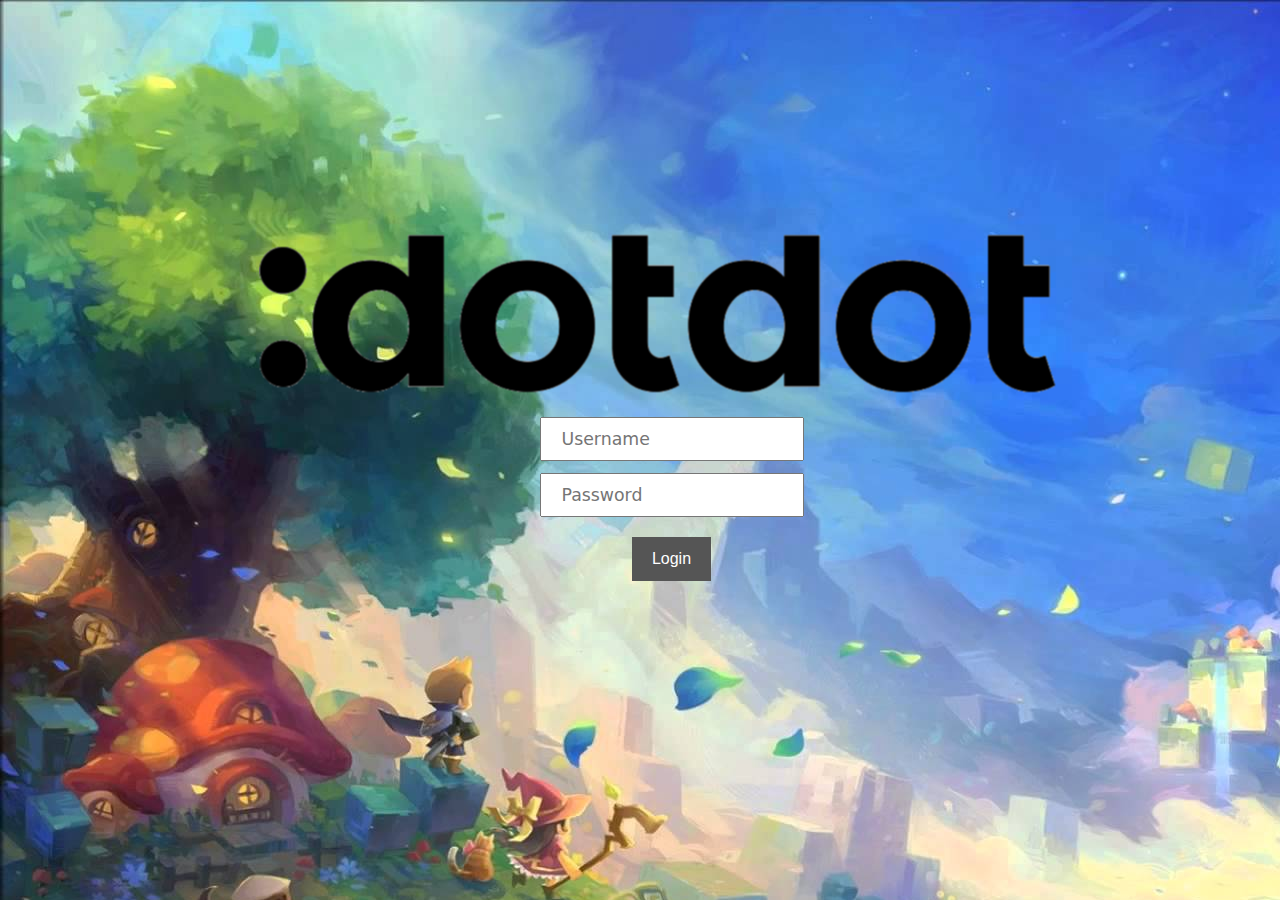
==== login.html @ 3cea9785 "Added background and fixed some margin issues" ====
<!DOCTYPE html>
<html lang="en">
  <head>
    <title>dotdot Login</title>
    <link rel="stylesheet" type="text/css" href="./login.css" >
    <link rel="shortcut icon" type="image/x-icon" href="./assets/icon.png" />
  </head>
  <body background="./assets/body-bg.jpg">
    <div class="login-container">
      <div class="login-title">
        <img class="login-logo" src="./assets/dotdot_logo.png">
      </div>
      <div class="login-form">
        <form action="/home.html">
          <input class="login-input" type="text" placeholder="Username">
          <input class="login-input" type="password" placeholder="Password">
          <input class="login-submit" type="submit" value="Login">
        </form>
      </div>
    </div>
  </body>
</html>
---- login.css ----
div.login-container {
  margin-top: 200px;
  margin-left: calc((100% - 802px) / 2);
  margin-right: calc((100% - 802px) / 2);
  padding: 20px;
  width: 802px;
}

div.login-form {
  margin-left: calc((100% - 241px) / 2);
  margin-right: calc((100% - 241px) / 2);
  width: 241px;;
}

div.login-title {
  margin-left: calc((100% - 802px) / 2);
  margin-right: calc((100% - 802px) / 2);
  width: 802px;
}

input.login-input {
  display: block;
  margin: 12px 0px 10px 0px;
  font-size: 13pt;
  padding: 10px 20px;
  font-family: system-ui;
  text-decoration: none;
  outline: none;
}

input.login-submit {
  background-color: #555555;
  border: none;
  color: white;
  margin-top: 10px;
  padding: 13px 20px;
  text-align: center;
  text-decoration: none;
  display: inline-block;
  font-size: 16px;
}

input.login-submit:hover {
  background-color: #7F7F7F;
}

form {
  display: inline-block;
  text-align: center;
}
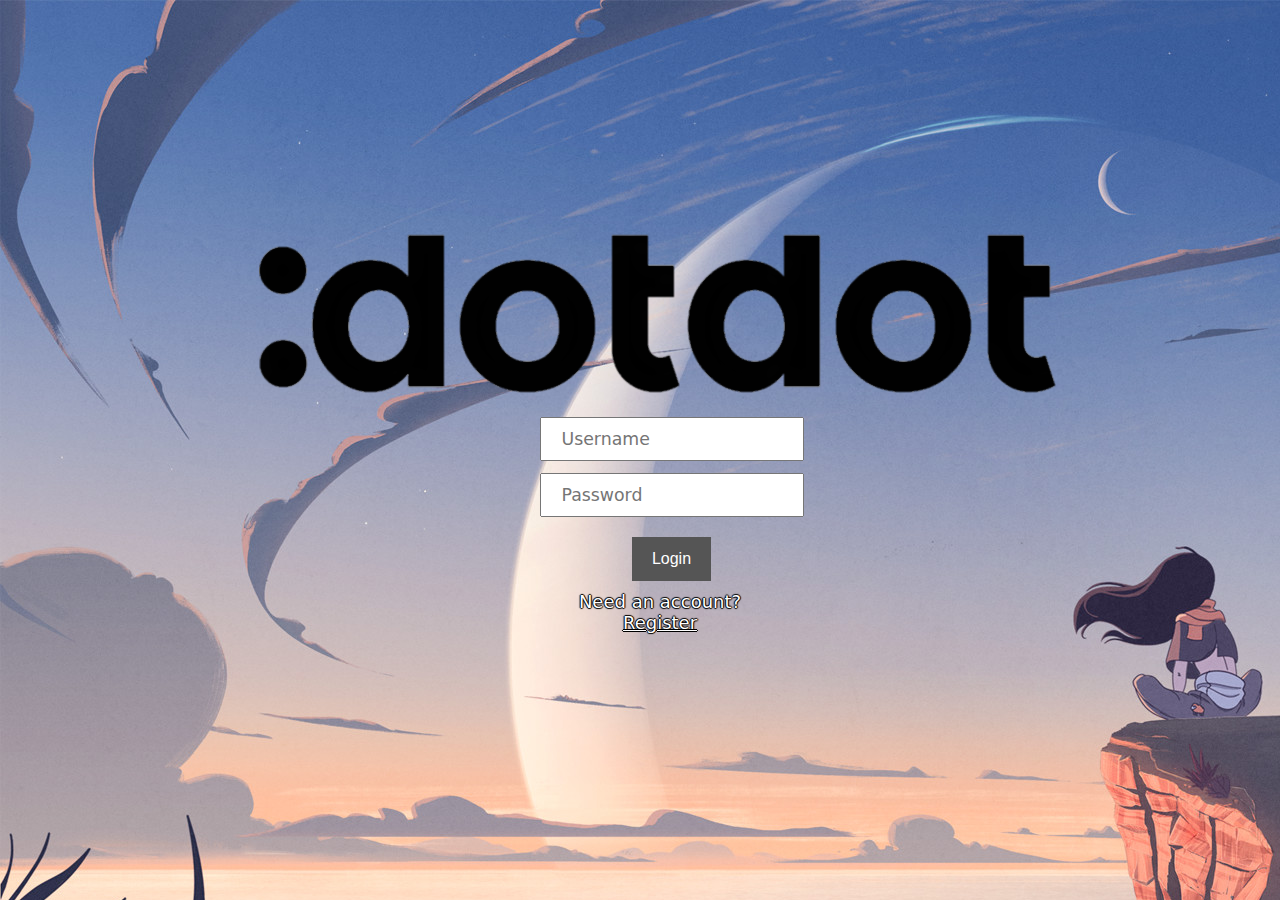
==== commit 66a00c5c: "Finished login page, linked to registration page" ====
--- a/login.html
+++ b/login.html
@@ -17,6 +17,12 @@
           <input class="login-submit" type="submit" value="Login">
         </form>
       </div>
+      <div class="reg-note">
+        <p class="reg-note">
+          Need an account?
+          <a class="reg-link" href="./registration.html">Register</a>
+        </p>
+      </div>
     </div>
   </body>
 </html>
--- a/login.css
+++ b/login.css
@@ -3,6 +3,12 @@
   margin-left: calc((100% - 802px) / 2);
   margin-right: calc((100% - 802px) / 2);
   padding: 20px;
+  width: 802px;
+}
+
+div.login-title {
+  margin-left: calc((100% - 802px) / 2);
+  margin-right: calc((100% - 802px) / 2);
   width: 802px;
 }
 
@@ -12,10 +18,10 @@
   width: 241px;;
 }
 
-div.login-title {
-  margin-left: calc((100% - 802px) / 2);
-  margin-right: calc((100% - 802px) / 2);
-  width: 802px;
+div.reg-note {
+  margin-left: calc((100% - 241px) / 2);
+  margin-right: calc((100% - 241px) / 2);
+  width: 241px;;
 }
 
 input.login-input {
@@ -48,3 +54,17 @@
   display: inline-block;
   text-align: center;
 }
+
+p.reg-note {
+  color: white;
+  font-size: 18px;
+  font-family: system-ui;
+  text-align: center;
+  margin: 10px;
+  text-shadow: -1px 0 1px black, 0 1px 1px black, 1px 0 1px black, 0 -1px 1px black;
+}
+
+a.reg-link {
+  text-shadow: 0;
+  color: inherit;
+}
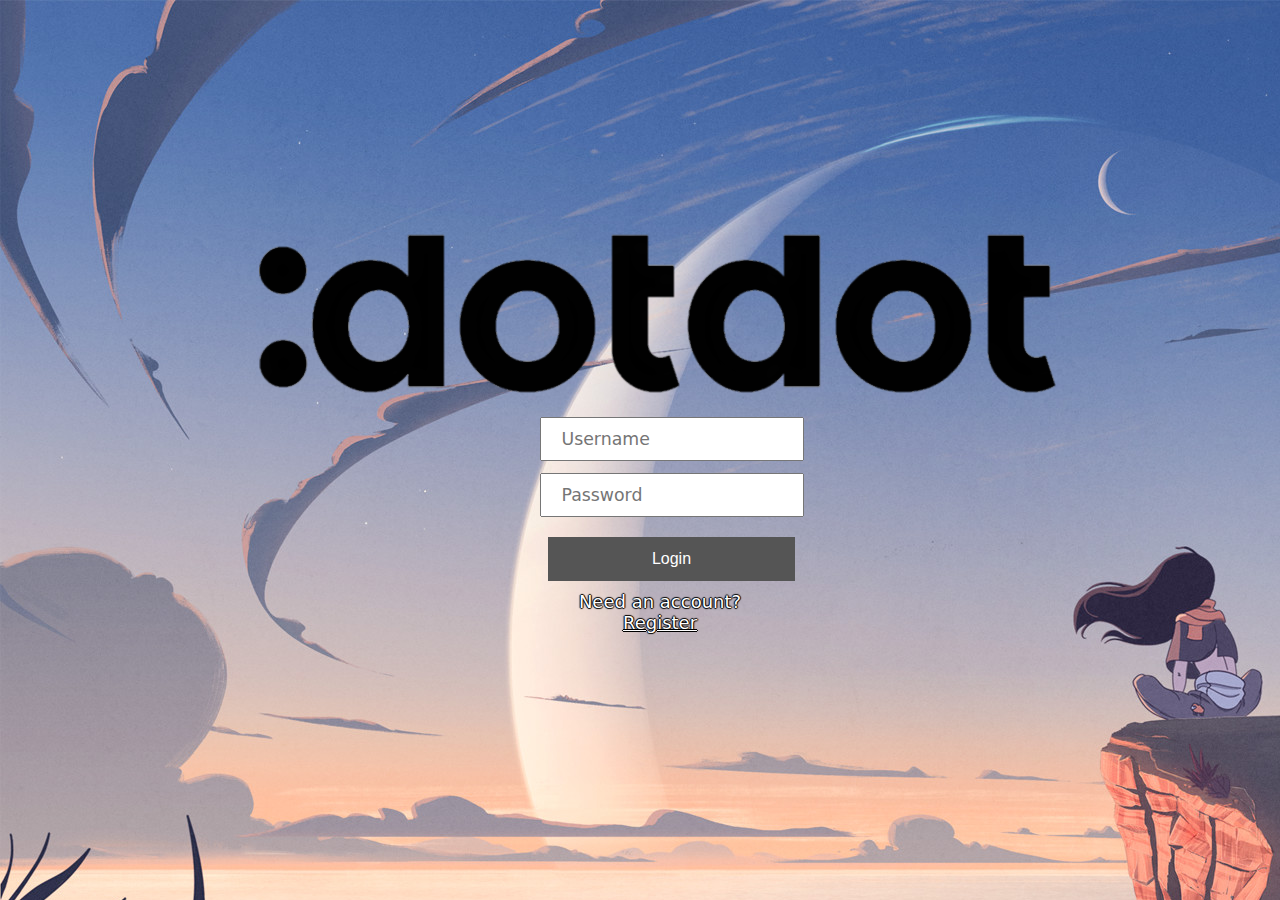
==== commit 9fbf9c8c: "Login stuff and user accounts created" ====
--- a/login.html
+++ b/login.html
@@ -1,20 +1,23 @@
 <!DOCTYPE html>
 <html lang="en">
   <head>
+    <meta name="viewport" content="width=device-width, initial-scale=1.0">
+    <meta charset="utf-8">
     <title>dotdot Login</title>
     <link rel="stylesheet" type="text/css" href="./login.css" >
     <link rel="shortcut icon" type="image/x-icon" href="./assets/icon.png" />
+    <script type="text/javascript" src="user.js"></script>
   </head>
-  <body background="./assets/body-bg.jpg">
+  <body class="login-body">
     <div class="login-container">
       <div class="login-title">
-        <img class="login-logo" src="./assets/dotdot_logo.png">
+        <img alt="" class="login-logo" src="./assets/dotdot_logo.png">
       </div>
       <div class="login-form">
-        <form action="/home.html">
-          <input class="login-input" type="text" placeholder="Username">
-          <input class="login-input" type="password" placeholder="Password">
-          <input class="login-submit" type="submit" value="Login">
+        <form>
+          <input class="login-input" id="login-username" type="text" placeholder="Username">
+          <input class="login-input" id="login-password" type="password" placeholder="Password">
+          <input class="login-submit" value="Login" readonly onclick="submitLogin()">
         </form>
       </div>
       <div class="reg-note">
--- a/login.css
+++ b/login.css
@@ -65,6 +65,9 @@
 }
 
 a.reg-link {
-  text-shadow: 0;
   color: inherit;
 }
+
+body.login-body {
+  background-image: url("./assets/body-bg.jpg");
+}
